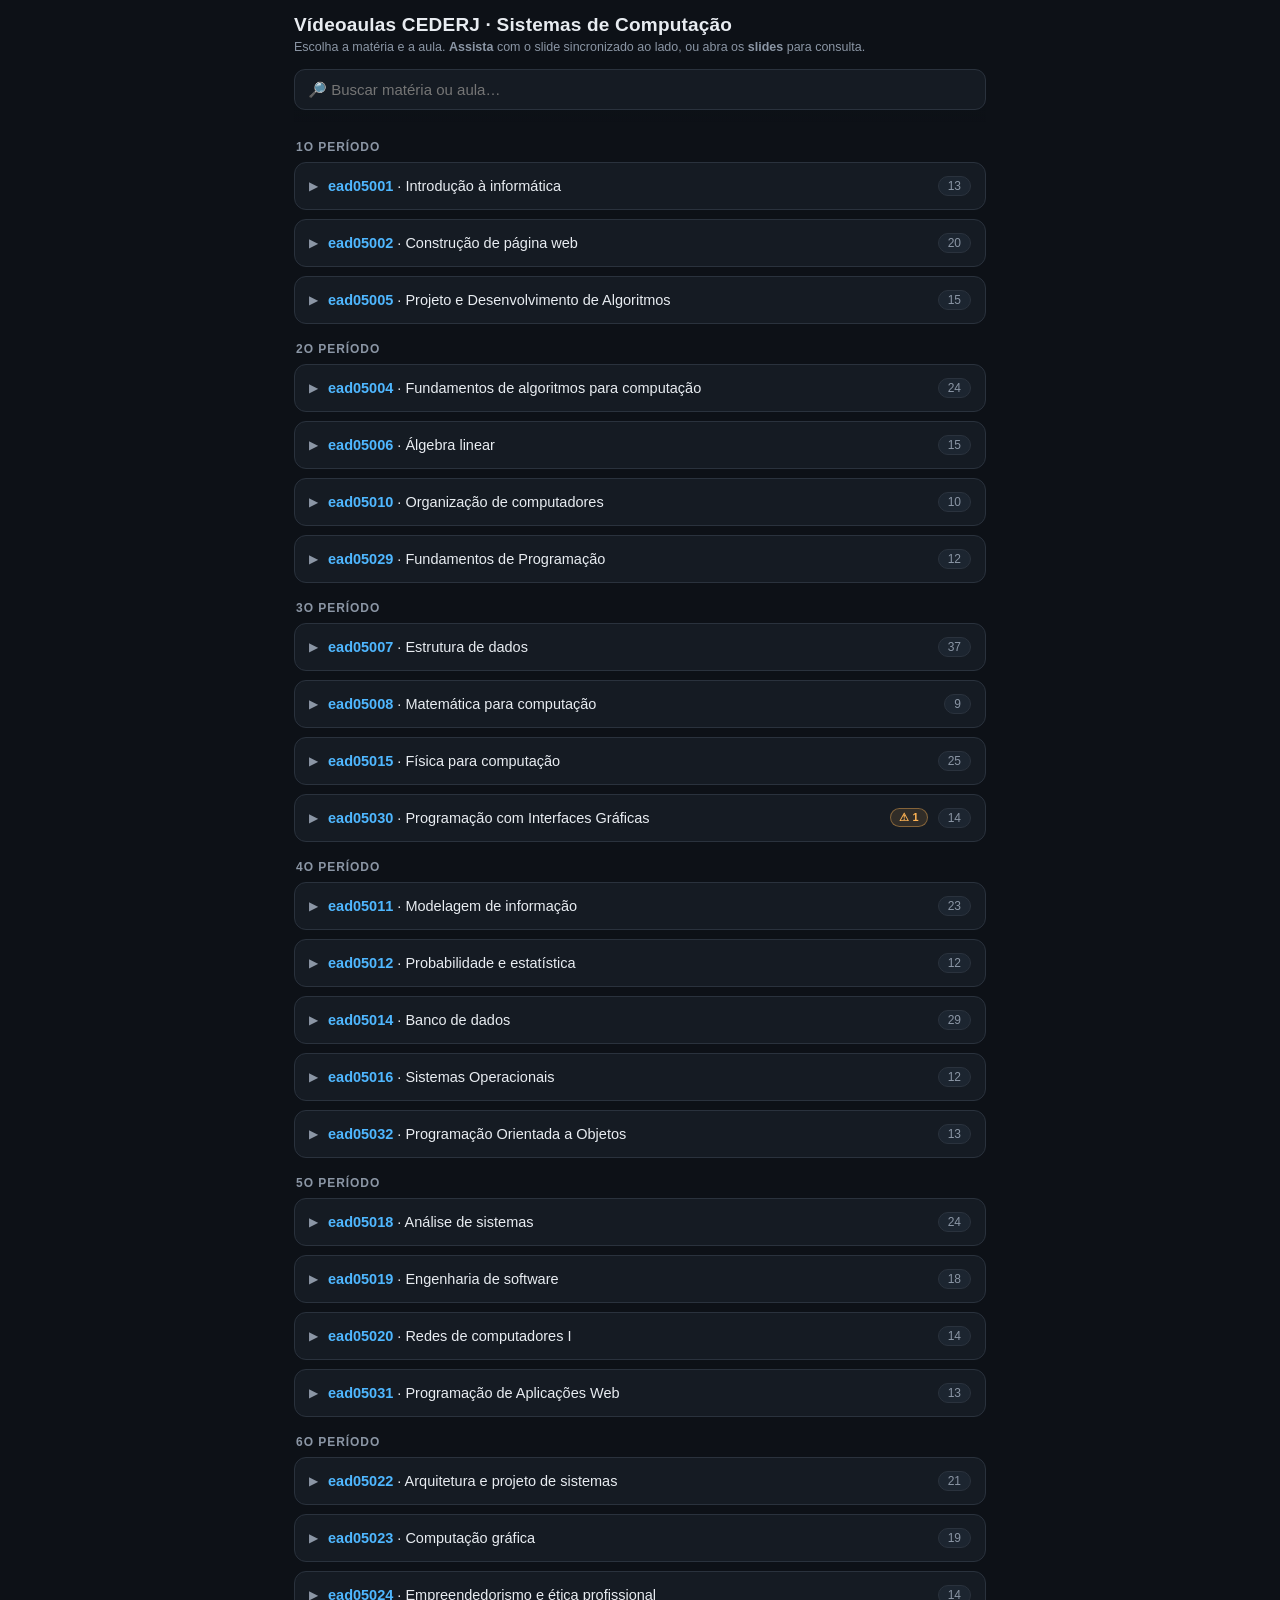
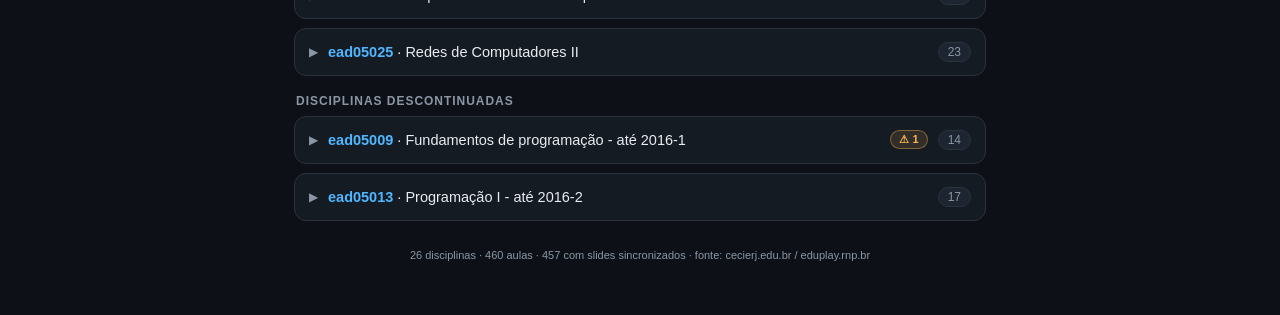
==== docs/index.html @ 0d72871a "Visualizador não-oficial de vídeoaulas do CEDERJ com slides sincronizados Catálogo + player com slid" ====
<!DOCTYPE html>
<html lang="pt-BR">

<head>
  <meta charset="UTF-8">
  <meta name="viewport" content="width=device-width, initial-scale=1.0, viewport-fit=cover">
  <meta name="theme-color" content="#0d1117">
  <title>CEDERJ · Vídeoaulas</title>
  <link rel="stylesheet" href="assets/css/styles.css">
</head>

<body>
  <!-- ================= CATÁLOGO ================= -->
  <div id="catalog">
    <header class="top">
      <h1>Vídeoaulas CEDERJ · Sistemas de Computação</h1>
      <p class="sub">Escolha a matéria e a aula. <b>Assista</b> com o slide sincronizado ao lado, ou abra os
        <b>slides</b> para consulta.
      </p>
      <input class="search" id="search" type="text" placeholder="🔎 Buscar matéria ou aula…" autocomplete="off">
    </header>
    <div id="list"></div>
    <p class="foot" id="foot"></p>
  </div>

  <script src="assets/js/core.js"></script>
  <script src="assets/js/catalog.js"></script>
</body>

</html>
---- docs/assets/css/styles.css ----
:root {
      --bg: #0d1117;
      --panel: #151b23;
      --panel2: #1c2530;
      --line: #2a323d;
      --ink: #e8ecf1;
      --muted: #8b96a5;
      --accent: #4fb7ff;
      --accent-ink: #04121c;
      --ok: #67d59a;
      --warn: #ffb454;
      --radius: 14px;
    }

    * {
      box-sizing: border-box;
      -webkit-tap-highlight-color: transparent;
    }

    html,
    body {
      margin: 0;
      padding: 0;
      min-height: 100%;
      background: var(--bg);
      color: var(--ink);
      font-family: -apple-system, BlinkMacSystemFont, "Segoe UI", Roboto, Helvetica, Arial, sans-serif;
    }

    /* ---------- CATÁLOGO ---------- */
    #catalog {
      max-width: 720px;
      margin: 0 auto;
      padding: 20px 14px calc(40px + env(safe-area-inset-bottom));
    }

    header.top {
      position: sticky;
      top: 0;
      z-index: 5;
      background: linear-gradient(var(--bg) 70%, rgba(13, 17, 23, 0));
      padding: 8px 0 12px;
      margin: -20px 0 6px;
    }

    h1 {
      font-size: 19px;
      margin: 6px 0 2px;
      letter-spacing: .2px;
    }

    .sub {
      color: var(--muted);
      font-size: 12.5px;
      line-height: 1.5;
      margin: 0 0 12px;
    }

    .search {
      width: 100%;
      background: var(--panel);
      border: 1px solid var(--line);
      color: var(--ink);
      border-radius: 11px;
      padding: 11px 13px;
      font-size: 15px;
      font-family: inherit;
    }

    .search:focus {
      outline: 2px solid var(--accent);
      outline-offset: 1px;
    }

    .period {
      margin-top: 18px;
    }

    .period>h2 {
      font-size: 12px;
      color: var(--muted);
      text-transform: uppercase;
      letter-spacing: .08em;
      margin: 0 0 8px 2px;
      font-weight: 600;
    }

    details.disc {
      background: var(--panel);
      border: 1px solid var(--line);
      border-radius: 12px;
      margin-bottom: 9px;
      overflow: hidden;
    }

    details.disc>summary {
      cursor: pointer;
      list-style: none;
      padding: 13px 14px;
      display: flex;
      align-items: center;
      gap: 10px;
      font-size: 14.5px;
    }

    details.disc>summary::-webkit-details-marker {
      display: none;
    }

    .chev {
      color: var(--muted);
      transition: transform .18s;
      flex: 0 0 auto;
      font-size: 12px;
    }

    details.disc[open] .chev {
      transform: rotate(90deg);
    }

    .disc-name {
      flex: 1;
      min-width: 0;
    }

    .disc-code {
      color: var(--accent);
      font-weight: 600;
    }

    .disc-count {
      color: var(--muted);
      font-size: 12px;
      background: var(--panel2);
      border: 1px solid var(--line);
      padding: 2px 9px;
      border-radius: 20px;
      flex: 0 0 auto;
    }

    .disc-warn {
      color: var(--warn);
      font-size: 11px;
      background: rgba(255, 180, 84, .12);
      border: 1px solid rgba(255, 180, 84, .4);
      padding: 2px 8px;
      border-radius: 20px;
      flex: 0 0 auto;
      font-weight: 600;
    }

    .lessons {
      border-top: 1px solid var(--line);
    }

    .lesson {
      display: flex;
      align-items: center;
      gap: 10px;
      padding: 10px 12px 10px 14px;
      border-top: 1px solid var(--line);
      font-size: 14px;
    }

    .lesson:first-child {
      border-top: none;
    }

    .lesson .num {
      flex: 0 0 auto;
      width: 34px;
      height: 34px;
      border-radius: 9px;
      background: var(--panel2);
      border: 1px solid var(--line);
      display: flex;
      align-items: center;
      justify-content: center;
      font-size: 12.5px;
      font-variant-numeric: tabular-nums;
    }

    .lesson .lbl {
      flex: 1;
      min-width: 0;
      cursor: pointer;
    }

    .lesson .lbl small {
      display: block;
      color: var(--muted);
      font-size: 10.5px;
      margin-top: 1px;
    }

    .lesson .lbl small.slides {
      color: var(--ok);
    }

    .lesson .lbl small.warn {
      color: var(--warn);
      font-weight: 600;
    }

    .lesson .lbl small .alt {
      color: var(--muted);
    }

    .lesson.broken {
      box-shadow: inset 3px 0 0 var(--warn);
      background: rgba(255, 180, 84, .05);
    }

    .lesson.broken .num {
      border-color: rgba(255, 180, 84, .5);
      color: var(--warn);
    }

    .act {
      flex: 0 0 auto;
      border: 1px solid var(--line);
      background: var(--panel2);
      color: var(--ink);
      border-radius: 9px;
      padding: 8px 11px;
      font-size: 12.5px;
      font-family: inherit;
      cursor: pointer;
      line-height: 1;
    }

    .act:active {
      transform: scale(.95);
    }

    .act.play {
      background: var(--accent);
      color: var(--accent-ink);
      border-color: var(--accent);
      font-weight: 600;
    }

    .act.slides[disabled] {
      opacity: .28;
      pointer-events: none;
    }

    .empty {
      color: var(--muted);
      font-size: 13.5px;
      text-align: center;
      padding: 40px 10px;
    }

    .foot {
      color: var(--muted);
      font-size: 11px;
      text-align: center;
      margin-top: 26px;
      line-height: 1.6;
    }

    /* ---------- PLAYER (vídeo próprio + slide sincronizado) ---------- */
    #viewer {
      display: none;
      position: fixed;
      inset: 0;
      background: #000;
      flex-direction: column;
      z-index: 50;
    }

    #viewer.active {
      display: flex;
    }

    #vbar {
      flex: 0 0 auto;
      display: flex;
      align-items: center;
      gap: 8px;
      padding: 8px 10px;
      padding-top: calc(8px + env(safe-area-inset-top));
      background: #0c0f14;
      border-bottom: 1px solid #1e252f;
    }

    #vtitle {
      flex: 1;
      min-width: 0;
      font-size: 13px;
      color: #dfe8f2;
      white-space: nowrap;
      overflow: hidden;
      text-overflow: ellipsis;
    }

    #vbar button {
      background: #1c2530;
      color: var(--ink);
      border: 1px solid #2a323d;
      border-radius: 9px;
      padding: 9px 12px;
      font-size: 13px;
      font-family: inherit;
      cursor: pointer;
      line-height: 1;
      flex: 0 0 auto;
    }

    #vbar button:active {
      transform: scale(.96);
    }

    #vbar button:disabled {
      opacity: .3;
      pointer-events: none;
    }

    /* botões de navegação entre aulas (◀ ▶) — compactos, só ícone */
    #prevBtn,
    #nextBtn {
      padding: 9px 11px;
      font-size: 14px;
    }

    /* botão de colapsar/descolapsar a timeline de slides */
    #stripBtn[aria-pressed="true"] {
      background: var(--panel);
      color: var(--muted);
    }

    #fsBtn {
      background: var(--accent);
      color: var(--accent-ink);
      border-color: var(--accent);
      font-weight: 600;
    }

    #stage {
      flex: 1 1 auto;
      min-height: 0;
      display: flex;
      background: #000;
    }

    #vidPane,
    #slidePane {
      flex: 1 1 50%;
      min-width: 0;
      min-height: 0;
      position: relative;
      background: #000;
      display: flex;
      align-items: center;
      justify-content: center;
      overflow: hidden;
    }

    #vidPane video {
      width: 100%;
      height: 100%;
      object-fit: contain;
      background: #000;
      display: block;
    }

    #vidPane iframe {
      position: absolute;
      inset: 0;
      width: 100%;
      height: 100%;
      border: 0;
    }

    #slidePane {
      background: #0a0a0a;
    }

    #slidePane img {
      max-width: 100%;
      max-height: 100%;
      object-fit: contain;
      display: block;
    }

    #slideBadge {
      position: absolute;
      top: 8px;
      left: 10px;
      font-size: 11px;
      background: rgba(0, 0, 0, .6);
      padding: 4px 9px;
      border-radius: 20px;
      color: #cfe3f5;
      font-variant-numeric: tabular-nums;
    }

    #noSlide {
      color: #667;
      font-size: 13px;
      padding: 20px;
      text-align: center;
      line-height: 1.5;
    }

    /* retrato: empilha vídeo em cima, slide embaixo */
    @media (orientation:portrait) {
      #stage {
        flex-direction: column;
      }
    }

    #vstrip {
      flex: 0 0 auto;
      background: #0c0f14;
      border-top: 1px solid #1e252f;
      display: flex;
      gap: 6px;
      overflow-x: auto;
      padding: 7px 8px;
      scrollbar-width: thin;
    }

    #vstrip::-webkit-scrollbar {
      height: 5px;
    }

    #vstrip::-webkit-scrollbar-thumb {
      background: #333;
      border-radius: 3px;
    }

    #vstrip.hidden {
      display: none;
    }

    .thumb {
      flex: 0 0 auto;
      width: 96px;
      border: 2px solid transparent;
      border-radius: 7px;
      overflow: hidden;
      background: #000;
      cursor: pointer;
      position: relative;
    }

    .thumb img {
      width: 100%;
      height: 54px;
      object-fit: cover;
      display: block;
    }

    .thumb .tt {
      font-size: 9px;
      color: var(--muted);
      text-align: center;
      padding: 2px 0;
      font-variant-numeric: tabular-nums;
    }

    .thumb .tn {
      position: absolute;
      top: 2px;
      left: 2px;
      font-size: 9px;
      background: rgba(0, 0, 0, .7);
      color: #cfe3f5;
      padding: 1px 5px;
      border-radius: 10px;
    }

    .thumb.active {
      border-color: var(--accent);
    }

    #fallnote {
      flex: 0 0 auto;
      font-size: 11px;
      color: var(--warn);
      text-align: center;
      padding: 6px 12px calc(6px + env(safe-area-inset-bottom));
      background: #0c0f14;
      line-height: 1.4;
    }

    #fallnote.hidden {
      display: none;
    }

    /* ---------- GALERIA DE SLIDES ---------- */
    #gallery {
      display: none;
      position: fixed;
      inset: 0;
      background: #0d1117;
      z-index: 60;
      flex-direction: column;
    }

    #gallery.active {
      display: flex;
    }

    #gbar {
      flex: 0 0 auto;
      display: flex;
      align-items: center;
      gap: 8px;
      padding: 8px 10px;
      padding-top: calc(8px + env(safe-area-inset-top));
      background: #0c0f14;
      border-bottom: 1px solid #1e252f;
    }

    #gtitle {
      flex: 1;
      min-width: 0;
      font-size: 13px;
      color: #dfe8f2;
      white-space: nowrap;
      overflow: hidden;
      text-overflow: ellipsis;
    }

    #gtitle small {
      color: var(--muted);
    }

    #gbar button {
      background: #1c2530;
      color: var(--ink);
      border: 1px solid #2a323d;
      border-radius: 9px;
      padding: 9px 12px;
      font-size: 13px;
      font-family: inherit;
      cursor: pointer;
      line-height: 1;
      flex: 0 0 auto;
    }

    #gwatch {
      background: var(--accent);
      color: var(--accent-ink);
      border-color: var(--accent);
      font-weight: 600;
    }

    #gscroll {
      flex: 1 1 auto;
      min-height: 0;
      overflow-y: auto;
      padding: 12px 10px calc(30px + env(safe-area-inset-bottom));
      -webkit-overflow-scrolling: touch;
    }

    .gslide {
      max-width: 900px;
      margin: 0 auto 16px;
      background: #000;
      border: 1px solid var(--line);
      border-radius: 10px;
      overflow: hidden;
    }

    .gslide .cap {
      display: flex;
      justify-content: space-between;
      align-items: center;
      padding: 7px 12px;
      font-size: 11.5px;
      color: var(--muted);
      background: var(--panel);
    }

    .gslide .cap b {
      color: var(--ink);
      font-weight: 600;
    }

    .gslide .cap .ts {
      font-variant-numeric: tabular-nums;
      color: var(--accent);
    }

    .gslide img {
      width: 100%;
      display: block;
      background: #fff;
    }
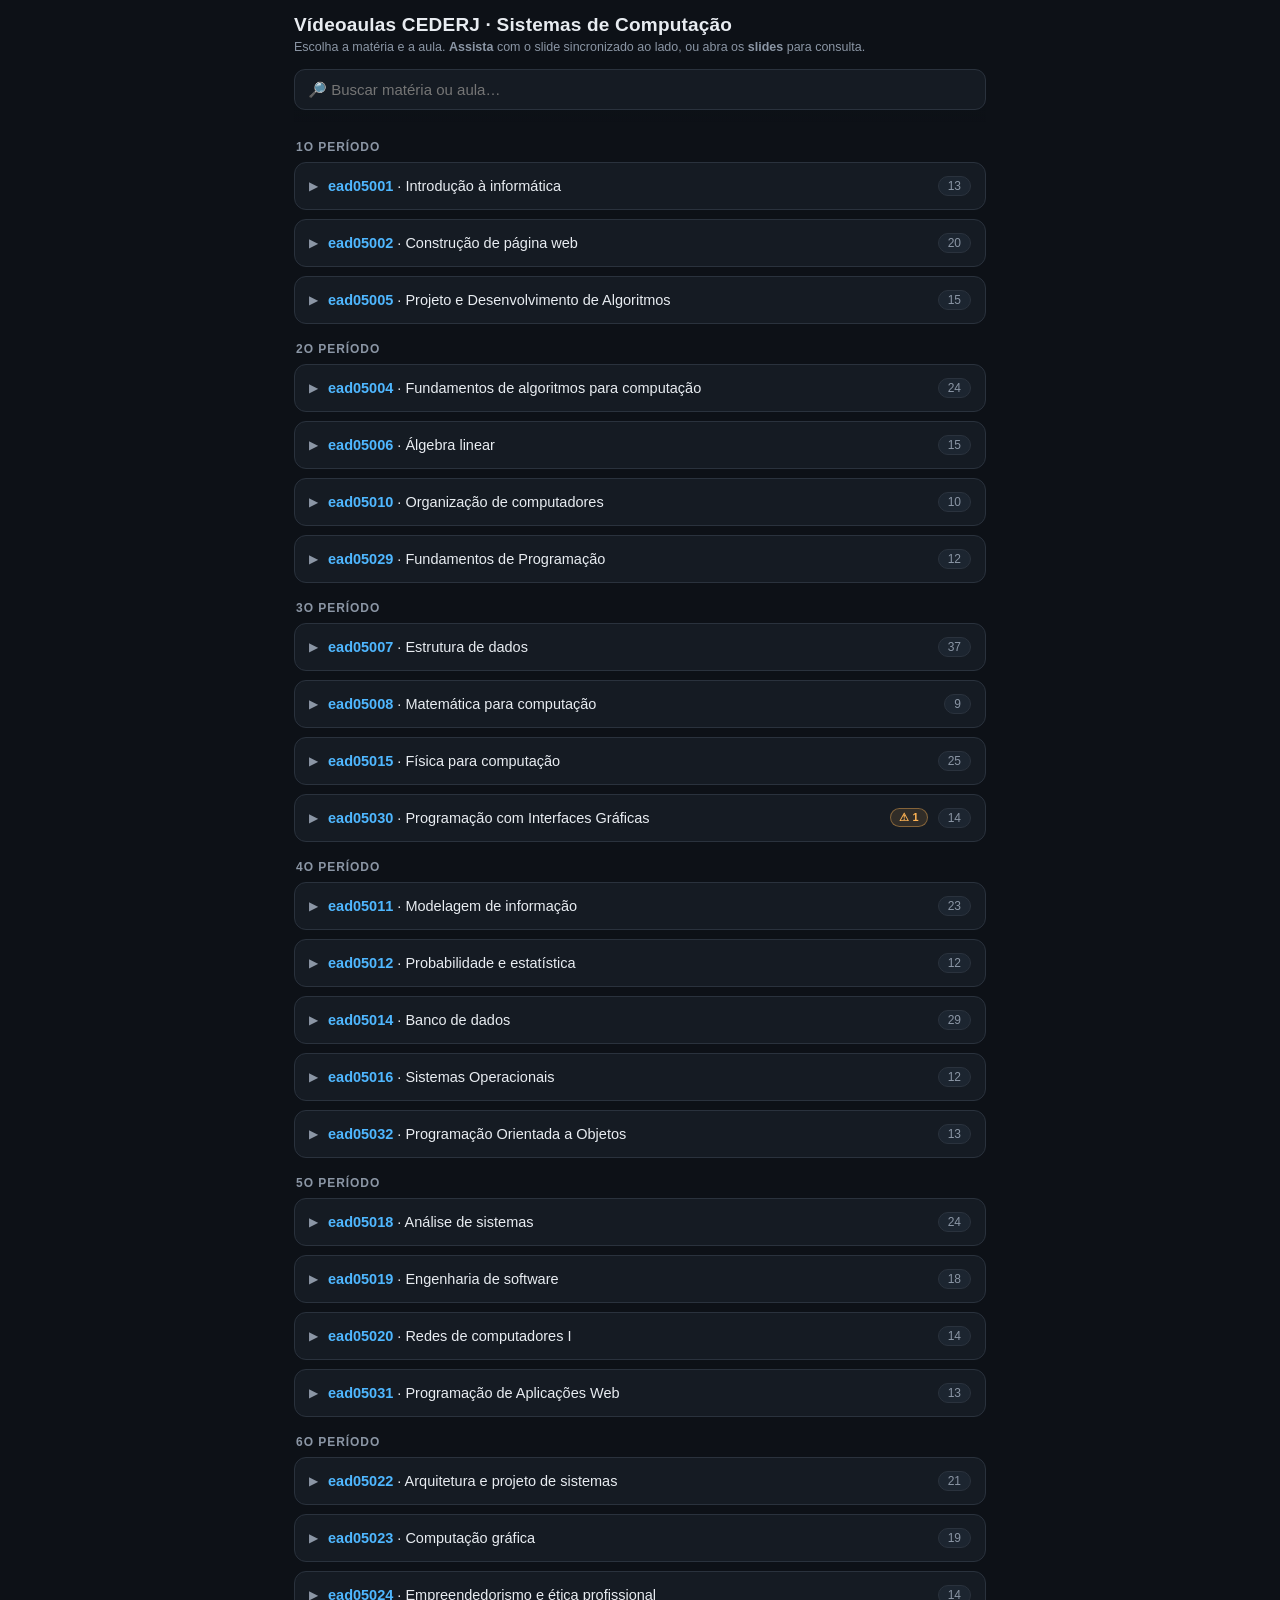
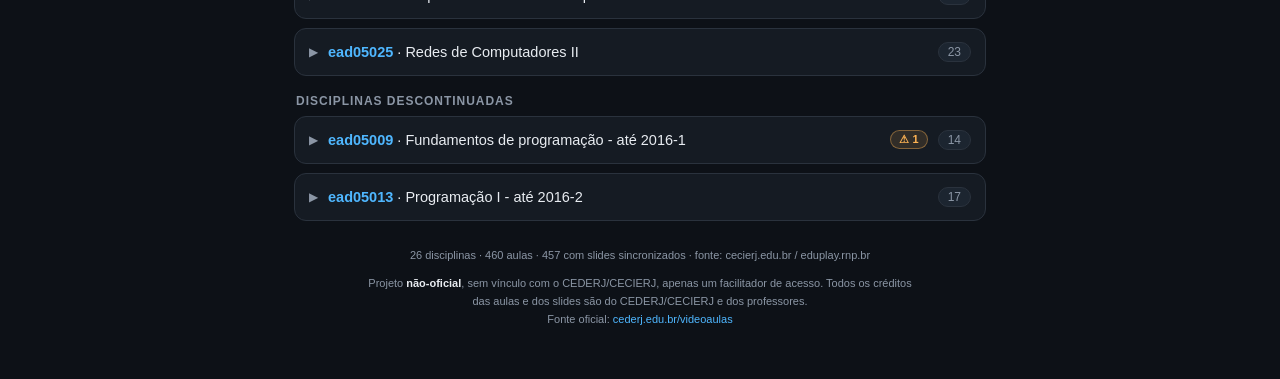
==== commit 78b016ee: "atualiza rodapé" ====
--- a/docs/index.html
+++ b/docs/index.html
@@ -21,6 +21,11 @@
     </header>
     <div id="list"></div>
     <p class="foot" id="foot"></p>
+    <p class="foot credit">
+      Projeto <b>não-oficial</b>, sem vínculo com o CEDERJ/CECIERJ, apenas um facilitador de acesso.
+      Todos os créditos das aulas e dos slides são do CEDERJ/CECIERJ e dos professores.<br>
+      Fonte oficial: <a href="https://cederj.edu.br/videoaulas/" target="_blank" rel="noopener">cederj.edu.br/videoaulas</a>
+    </p>
   </div>
 
   <script src="assets/js/core.js"></script>
--- a/docs/assets/css/styles.css
+++ b/docs/assets/css/styles.css
@@ -260,6 +260,27 @@
       line-height: 1.6;
     }
 
+    .foot.credit {
+      margin-top: 10px;
+      max-width: 560px;
+      margin-left: auto;
+      margin-right: auto;
+    }
+
+    .foot.credit b {
+      color: var(--ink);
+      font-weight: 600;
+    }
+
+    .foot a {
+      color: var(--accent);
+      text-decoration: none;
+    }
+
+    .foot a:hover {
+      text-decoration: underline;
+    }
+
     /* ---------- PLAYER (vídeo próprio + slide sincronizado) ---------- */
     #viewer {
       display: none;
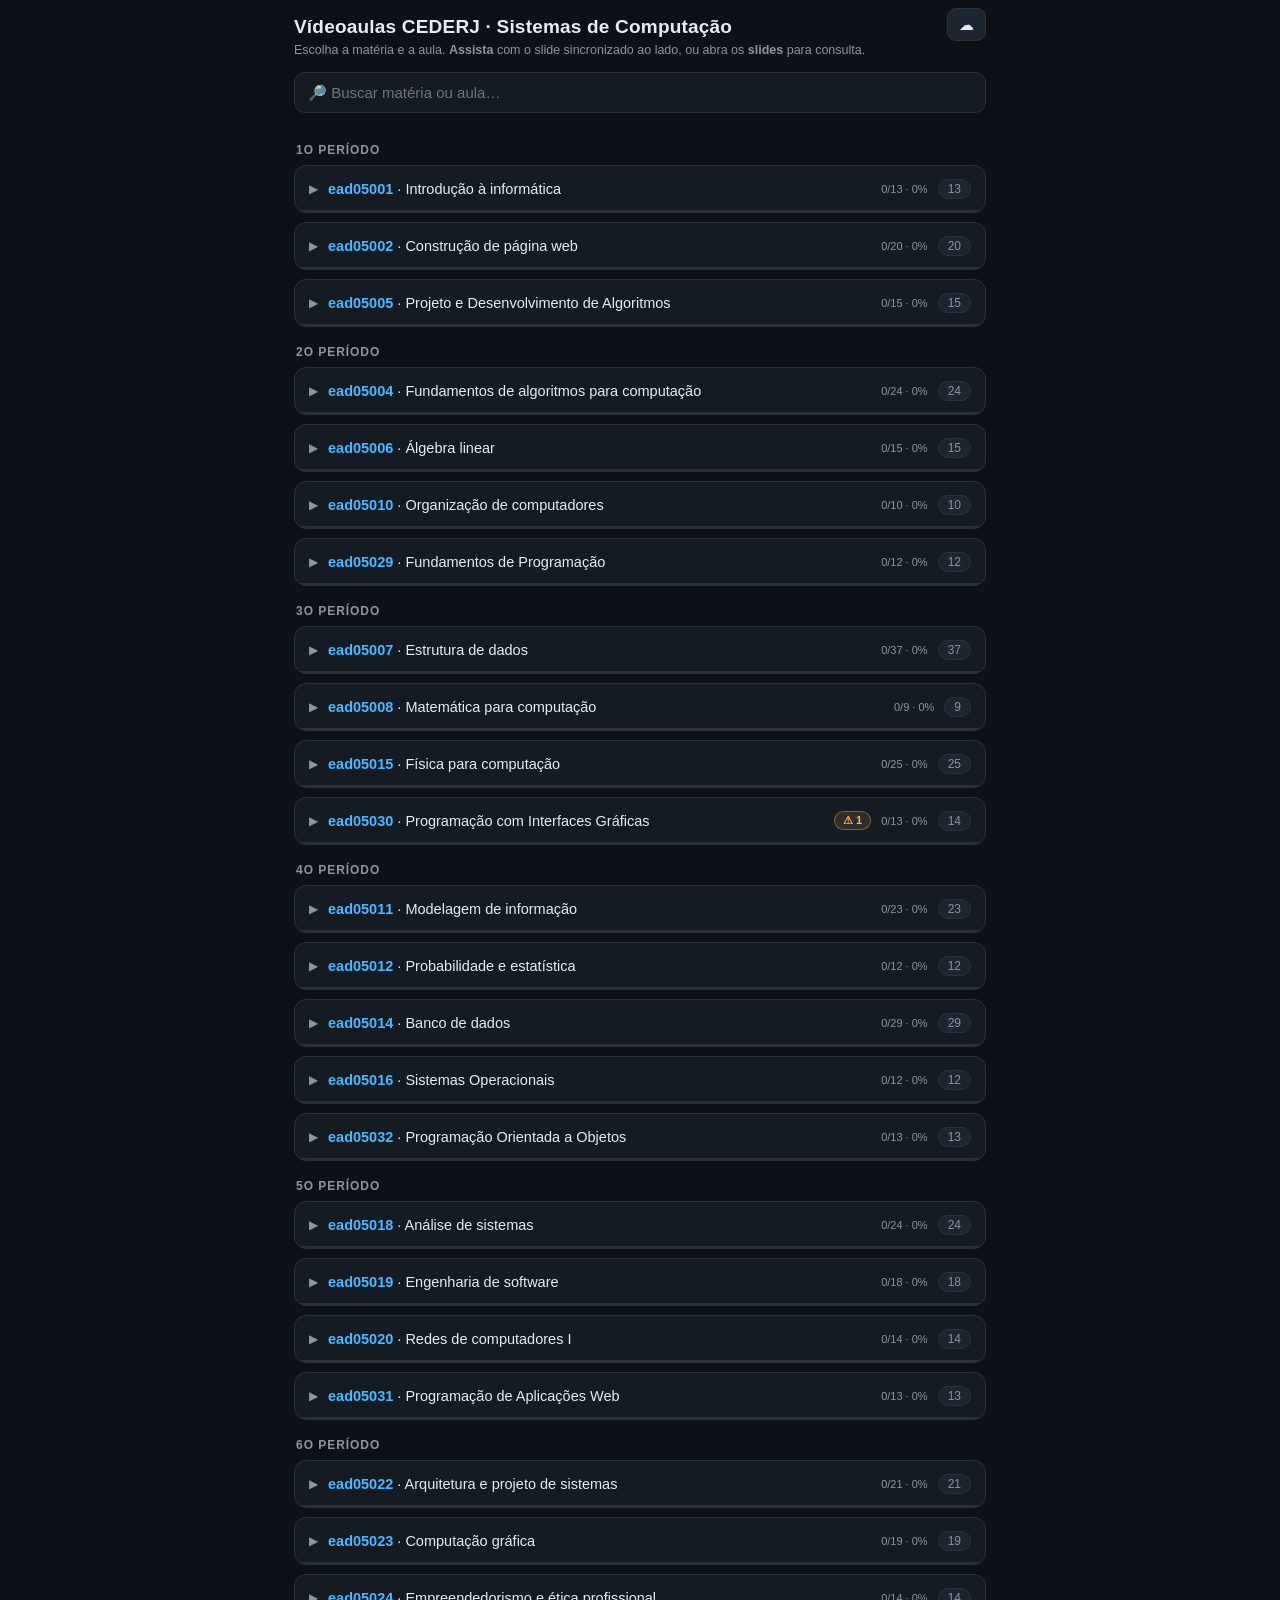
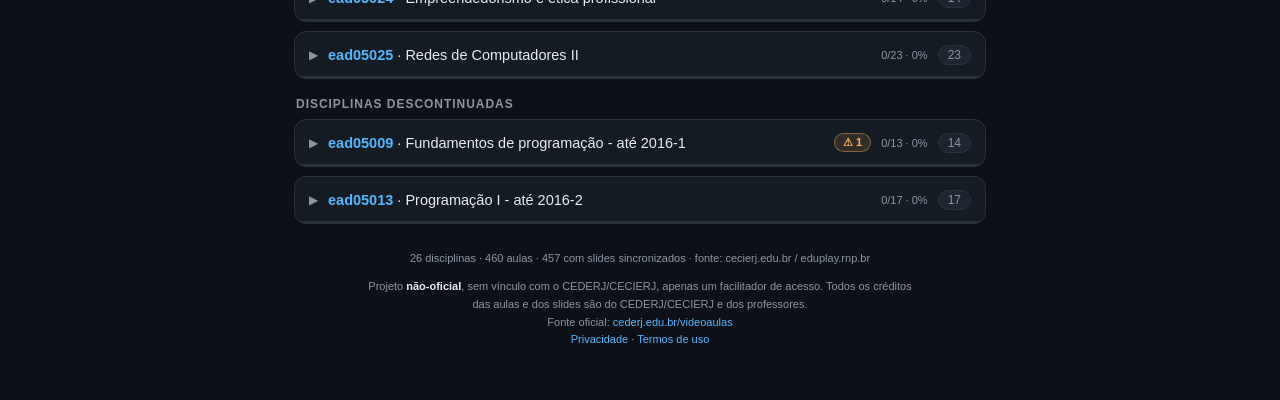
==== commit 1f5b7c7b: "adiciona integração com o google drive e melhora dados de cache" ====
--- a/docs/index.html
+++ b/docs/index.html
@@ -5,7 +5,7 @@
   <meta charset="UTF-8">
   <meta name="viewport" content="width=device-width, initial-scale=1.0, viewport-fit=cover">
   <meta name="theme-color" content="#0d1117">
-  <title>CEDERJ · Vídeoaulas</title>
+  <title>Vídeoaulas · CEDERJ</title>
   <link rel="stylesheet" href="assets/css/styles.css">
 </head>
 
@@ -13,7 +13,11 @@
   <!-- ================= CATÁLOGO ================= -->
   <div id="catalog">
     <header class="top">
-      <h1>Vídeoaulas CEDERJ · Sistemas de Computação</h1>
+      <div class="titlebar">
+        <h1>Vídeoaulas CEDERJ · Sistemas de Computação</h1>
+        <button id="syncBtn" title="Sincronizar progresso entre aparelhos" aria-label="Sincronizar"
+          aria-expanded="false">☁</button>
+      </div>
       <p class="sub">Escolha a matéria e a aula. <b>Assista</b> com o slide sincronizado ao lado, ou abra os
         <b>slides</b> para consulta.
       </p>
@@ -24,12 +28,17 @@
     <p class="foot credit">
       Projeto <b>não-oficial</b>, sem vínculo com o CEDERJ/CECIERJ, apenas um facilitador de acesso.
       Todos os créditos das aulas e dos slides são do CEDERJ/CECIERJ e dos professores.<br>
-      Fonte oficial: <a href="https://cederj.edu.br/videoaulas/" target="_blank" rel="noopener">cederj.edu.br/videoaulas</a>
+      Fonte oficial: <a href="https://cederj.edu.br/videoaulas/" target="_blank" rel="noopener">cederj.edu.br/videoaulas</a><br>
+      <a href="privacidade.html">Privacidade</a> · <a href="termos.html">Termos de uso</a>
     </p>
   </div>
 
   <script src="assets/js/core.js"></script>
+  <script src="assets/js/store.js"></script>
+  <script src="assets/js/sync-config.js"></script>
+  <script src="assets/js/gdrive.js"></script>
   <script src="assets/js/catalog.js"></script>
+  <script src="assets/js/syncui.js"></script>
 </body>
 
 </html>
--- a/docs/assets/css/styles.css
+++ b/docs/assets/css/styles.css
@@ -94,6 +94,8 @@
     }
 
     details.disc>summary {
+      position: relative;
+      /* âncora da .disc-bar */
       cursor: pointer;
       list-style: none;
       padding: 13px 14px;
@@ -612,3 +614,355 @@
       display: block;
       background: #fff;
     }
+
+    /* ---------- SYNC (menu ☁ do catálogo) ---------- */
+    .titlebar {
+      display: flex;
+      align-items: center;
+      gap: 8px;
+      position: relative;
+      /* âncora do #syncPanel */
+    }
+
+    .titlebar h1 {
+      flex: 1 1 auto;
+      min-width: 0;
+    }
+
+    #syncBtn {
+      flex: 0 0 auto;
+      border: 1px solid var(--line);
+      background: var(--panel2);
+      color: var(--ink);
+      border-radius: 9px;
+      padding: 8px 11px;
+      font-size: 15px;
+      font-family: inherit;
+      line-height: 1;
+      cursor: pointer;
+    }
+
+    #syncBtn:active {
+      transform: scale(.95);
+    }
+
+    #syncBtn.spin {
+      animation: syncpulse 1s ease-in-out infinite;
+    }
+
+    @keyframes syncpulse {
+
+      0%,
+      100% {
+        opacity: 1;
+      }
+
+      50% {
+        opacity: .35;
+      }
+    }
+
+    #syncPanel {
+      position: absolute;
+      right: 0;
+      top: 100%;
+      margin-top: 6px;
+      z-index: 20;
+      width: min(320px, calc(100vw - 28px));
+      background: var(--panel);
+      border: 1px solid var(--line);
+      border-radius: var(--radius);
+      padding: 14px;
+      box-shadow: 0 14px 34px rgba(0, 0, 0, .5);
+      display: flex;
+      flex-direction: column;
+      gap: 10px;
+    }
+
+    #syncPanel[hidden] {
+      display: none;
+    }
+
+    .sync-state {
+      margin: 0;
+      font-size: 13px;
+      color: var(--ink);
+    }
+
+    .sync-state.ok::before {
+      content: "● ";
+      color: var(--ok);
+    }
+
+    .sync-state.warn {
+      color: var(--warn);
+    }
+
+    .sync-state small {
+      color: var(--muted);
+    }
+
+    .sync-note {
+      margin: 0;
+      font-size: 11.5px;
+      line-height: 1.5;
+      color: var(--muted);
+    }
+
+    .sync-note code {
+      background: var(--panel2);
+      border: 1px solid var(--line);
+      border-radius: 5px;
+      padding: 1px 4px;
+      font-size: 10.5px;
+      color: var(--ink);
+    }
+
+    .sync-check {
+      display: flex;
+      align-items: center;
+      gap: 8px;
+      font-size: 12.5px;
+      color: var(--muted);
+      cursor: pointer;
+    }
+
+    .sync-check input {
+      accent-color: var(--accent);
+      width: 16px;
+      height: 16px;
+    }
+
+    .sync-sep {
+      border: 0;
+      border-top: 1px solid var(--line);
+      margin: 2px 0;
+      width: 100%;
+    }
+
+    .sync-row {
+      display: flex;
+      gap: 8px;
+    }
+
+    .sync-row .act {
+      flex: 1 1 0;
+      text-align: center;
+    }
+
+    .sync-link {
+      border: 0;
+      background: none;
+      color: var(--muted);
+      font-family: inherit;
+      font-size: 11.5px;
+      text-decoration: underline;
+      cursor: pointer;
+      padding: 2px 0;
+      align-self: flex-start;
+    }
+
+    /* progresso da aula no catálogo — é o que torna o sync visível */
+    .lesson .lbl small.resume {
+      color: var(--accent);
+      font-variant-numeric: tabular-nums;
+    }
+
+    /* ---------- TOAST ---------- */
+    #toast {
+      position: fixed;
+      left: 50%;
+      bottom: calc(18px + env(safe-area-inset-bottom));
+      transform: translate(-50%, 16px);
+      z-index: 60;
+      max-width: min(420px, calc(100vw - 28px));
+      background: var(--panel2);
+      border: 1px solid var(--line);
+      color: var(--ink);
+      border-radius: 10px;
+      padding: 11px 15px;
+      font-size: 12.5px;
+      line-height: 1.4;
+      box-shadow: 0 10px 28px rgba(0, 0, 0, .5);
+      opacity: 0;
+      pointer-events: none;
+      transition: opacity .18s ease, transform .18s ease;
+    }
+
+    #toast.show {
+      opacity: 1;
+      transform: translate(-50%, 0);
+    }
+
+    #toast.ok {
+      border-color: rgba(103, 213, 154, .5);
+    }
+
+    #toast.err {
+      border-color: rgba(255, 180, 84, .6);
+      color: var(--warn);
+    }
+
+    /* ---------- PROGRESSO (aula assistida / % da matéria) ---------- */
+    .disc-prog {
+      color: var(--muted);
+      font-size: 11px;
+      font-variant-numeric: tabular-nums;
+      flex: 0 0 auto;
+    }
+
+    details.disc.completa .disc-prog {
+      color: var(--ok);
+      font-weight: 600;
+    }
+
+    /* barra fina no rodapé do cabeçalho da disciplina */
+    .disc-bar {
+      position: absolute;
+      left: 0;
+      right: 0;
+      bottom: 0;
+      height: 2px;
+      background: var(--line);
+    }
+
+    .disc-bar>i {
+      display: block;
+      height: 100%;
+      width: 0;
+      background: var(--ok);
+      transition: width .25s ease;
+    }
+
+    .lesson .lbl small.done {
+      color: var(--ok);
+      font-weight: 600;
+    }
+
+    .lesson.watched .num {
+      border-color: rgba(103, 213, 154, .45);
+      color: var(--ok);
+    }
+
+    /* botão de marcar assistida na listagem */
+    .act.done {
+      padding: 8px 10px;
+      color: var(--muted);
+      font-weight: 700;
+    }
+
+    .act.done[aria-pressed="true"] {
+      background: rgba(103, 213, 154, .16);
+      border-color: rgba(103, 213, 154, .55);
+      color: var(--ok);
+    }
+
+    /* checkbox "Assistida" na barra do player */
+    #doneWrap {
+      flex: 0 0 auto;
+      display: flex;
+      align-items: center;
+      gap: 6px;
+      background: #1c2530;
+      border: 1px solid #2a323d;
+      border-radius: 9px;
+      padding: 8px 11px;
+      font-size: 13px;
+      color: var(--muted);
+      cursor: pointer;
+      line-height: 1;
+      user-select: none;
+    }
+
+    #doneWrap input {
+      width: 15px;
+      height: 15px;
+      margin: 0;
+      accent-color: var(--ok);
+      cursor: pointer;
+    }
+
+    #doneWrap:has(input:checked) {
+      border-color: rgba(103, 213, 154, .55);
+      color: var(--ok);
+    }
+
+    /* telas estreitas: o texto sai, fica só o checkbox */
+    @media (max-width: 560px) {
+      #doneWrap span {
+        display: none;
+      }
+    }
+
+    /* ---------- PÁGINAS DE TEXTO (privacidade, termos) ---------- */
+    .doc {
+      max-width: 680px;
+      margin: 0 auto;
+      padding: 26px 16px calc(48px + env(safe-area-inset-bottom));
+      font-size: 14px;
+      line-height: 1.7;
+    }
+
+    .doc h1 {
+      font-size: 22px;
+      margin: 0 0 4px;
+    }
+
+    .doc h2 {
+      font-size: 15px;
+      margin: 30px 0 8px;
+      color: var(--accent);
+    }
+
+    .doc p {
+      margin: 0 0 12px;
+      color: #c9d3df;
+    }
+
+    .doc ul {
+      margin: 0 0 12px;
+      padding-left: 20px;
+      color: #c9d3df;
+    }
+
+    .doc li {
+      margin-bottom: 7px;
+    }
+
+    .doc b {
+      color: var(--ink);
+    }
+
+    .doc a {
+      color: var(--accent);
+    }
+
+    .doc code {
+      background: var(--panel2);
+      border: 1px solid var(--line);
+      border-radius: 5px;
+      padding: 1px 5px;
+      font-size: 12px;
+      color: var(--ink);
+    }
+
+    .doc-date {
+      color: var(--muted);
+      font-size: 12px;
+      margin: 0 0 22px !important;
+    }
+
+    .doc-back {
+      font-size: 12.5px;
+      margin: 0 0 18px !important;
+    }
+
+    .doc-tldr {
+      background: var(--panel);
+      border: 1px solid var(--line);
+      border-left: 3px solid var(--accent);
+      border-radius: 10px;
+      padding: 13px 15px;
+      margin-bottom: 8px;
+      color: #c9d3df;
+    }
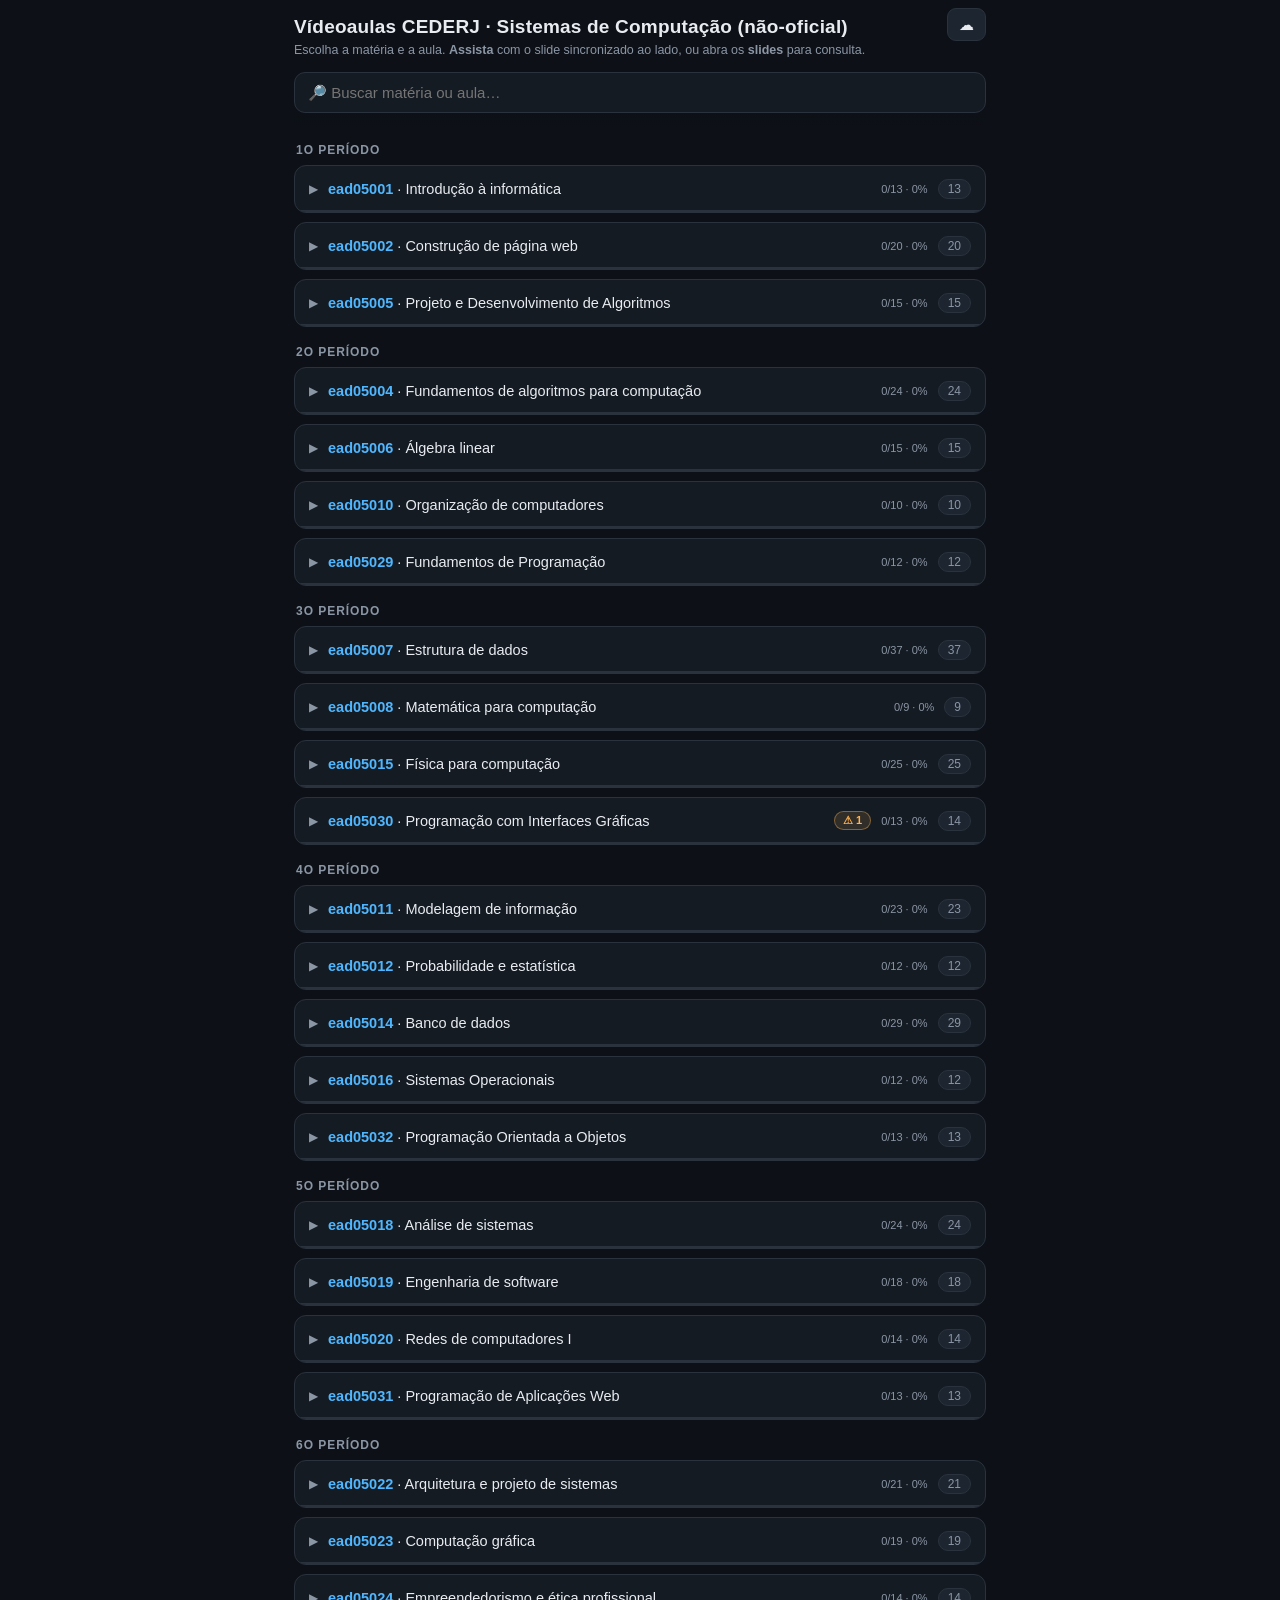
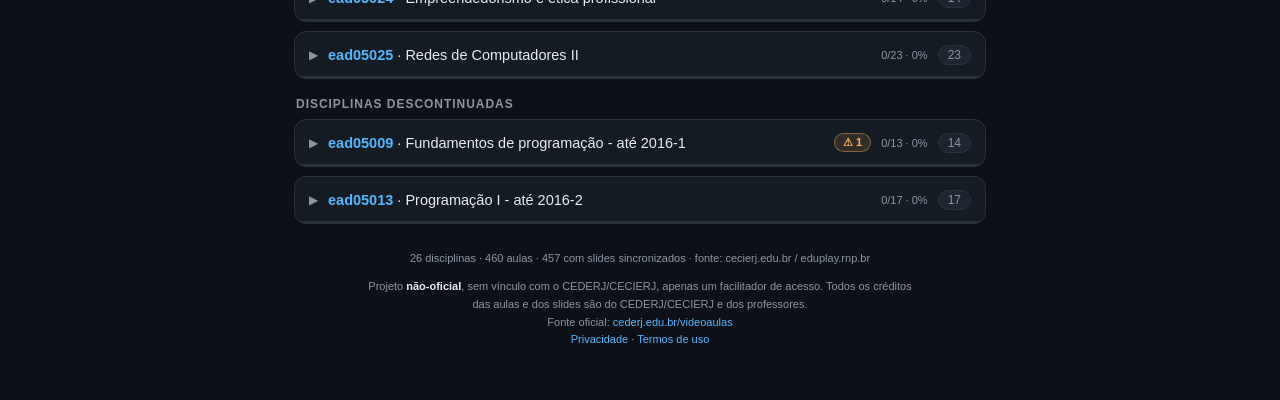
==== commit 7f250939: "atualiza nome principal do sistema" ====
--- a/docs/index.html
+++ b/docs/index.html
@@ -14,7 +14,7 @@
   <div id="catalog">
     <header class="top">
       <div class="titlebar">
-        <h1>Vídeoaulas CEDERJ · Sistemas de Computação</h1>
+        <h1>Vídeoaulas CEDERJ · Sistemas de Computação (não-oficial)</h1>
         <button id="syncBtn" title="Sincronizar progresso entre aparelhos" aria-label="Sincronizar"
           aria-expanded="false">☁</button>
       </div>
